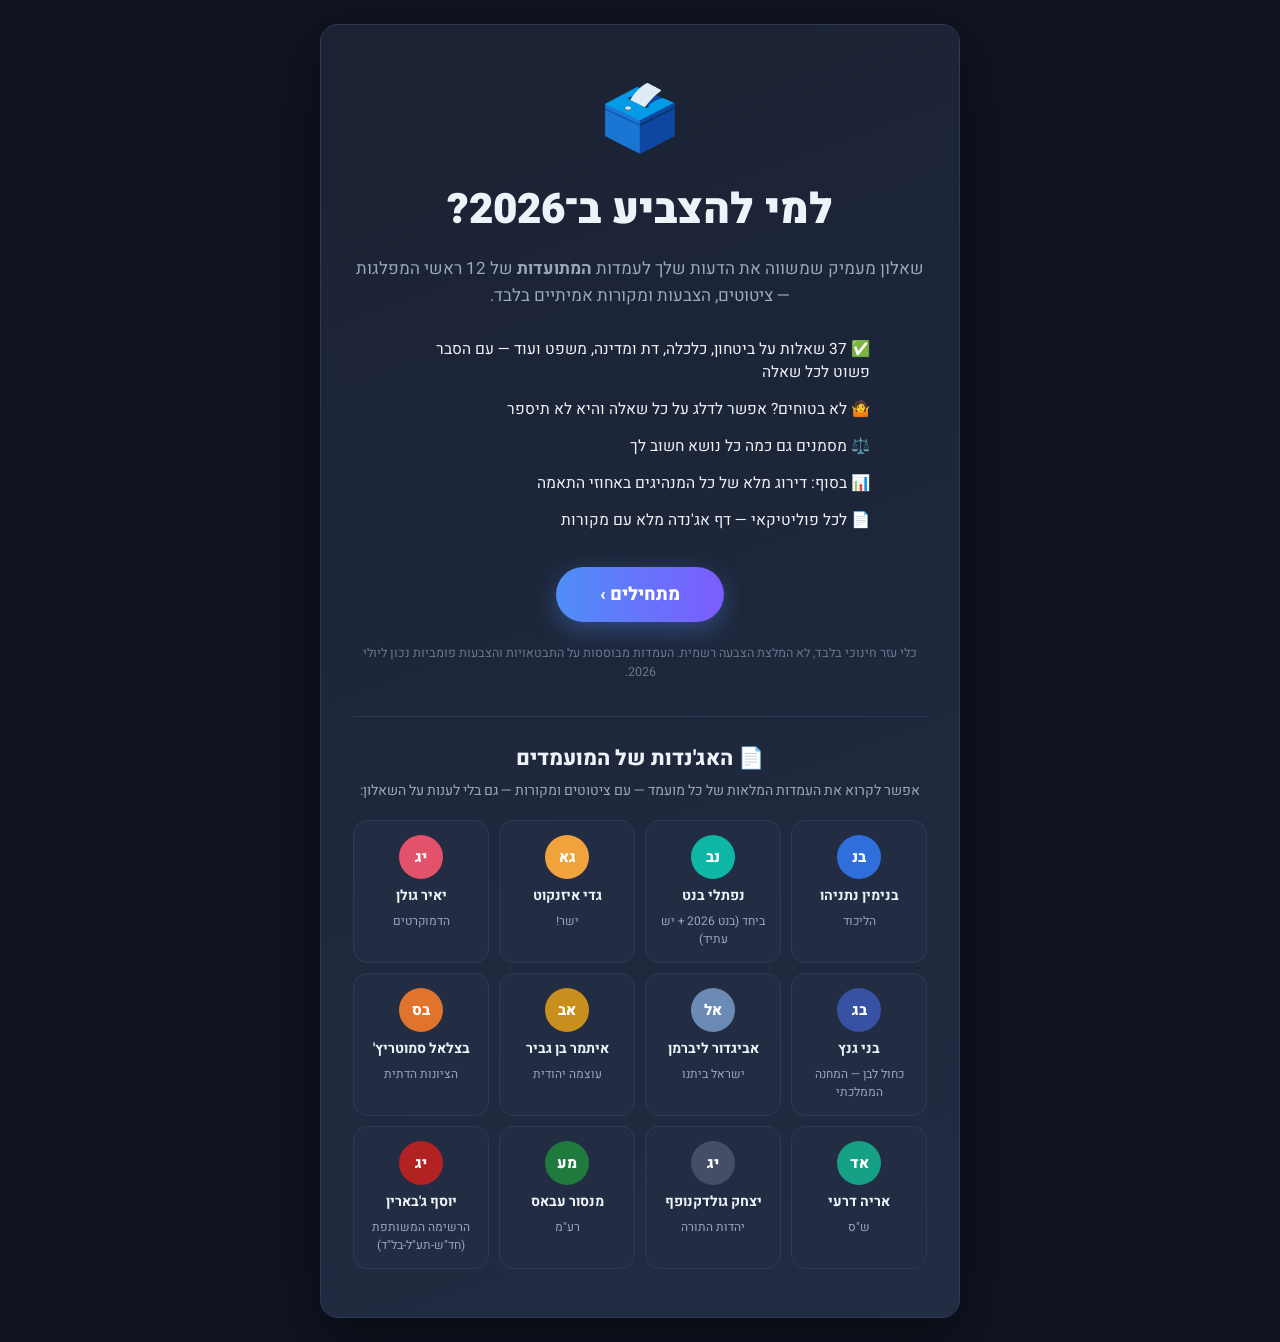
==== index.html @ c744dc5b "Add expandable per-topic background ("read more about the situation") to each question - bg_he neutr" ====
<!DOCTYPE html>
<html lang="he" dir="rtl">
<head>
<meta charset="UTF-8">
<meta name="viewport" content="width=device-width, initial-scale=1.0">
<title>למי להצביע? — שאלון בחירות 2026</title>
<meta name="description" content="שאלון פוליטי מקיף לבחירות 2026: ענו על שאלות אמיתיות מבוססות עמדות מתועדות, וגלו איזה מנהיג הכי מתאים לדעות שלכם.">
<link rel="stylesheet" href="css/style.css">
<link rel="preconnect" href="https://fonts.googleapis.com">
<link href="https://fonts.googleapis.com/css2?family=Heebo:wght@300;400;600;800;900&display=swap" rel="stylesheet">
</head>
<body>

<!-- ===== Landing ===== -->
<section id="landing" class="screen active">
  <div class="landing-inner">
    <div class="ballot-icon">🗳️</div>
    <h1>למי להצביע ב־2026?</h1>
    <p class="subtitle">שאלון מעמיק שמשווה את הדעות שלך לעמדות <strong>המתועדות</strong> של 12 ראשי המפלגות — ציטוטים, הצבעות ומקורות אמיתיים בלבד.</p>
    <ul class="landing-points">
      <li>✅ 37 שאלות על ביטחון, כלכלה, דת ומדינה, משפט ועוד — עם הסבר פשוט לכל שאלה</li>
      <li>🤷 לא בטוחים? אפשר לדלג על כל שאלה והיא לא תיספר</li>
      <li>⚖️ מסמנים גם כמה כל נושא חשוב לך</li>
      <li>📊 בסוף: דירוג מלא של כל המנהיגים באחוזי התאמה</li>
      <li>📄 לכל פוליטיקאי — דף אג'נדה מלא עם מקורות</li>
    </ul>
    <button id="startBtn" class="btn-primary">מתחילים ›</button>
    <p class="disclaimer">כלי עזר חינוכי בלבד, לא המלצת הצבעה רשמית. העמדות מבוססות על התבטאויות והצבעות פומביות נכון ליולי 2026.</p>
    <div class="cand-section">
      <h2 class="cand-title">📄 האג'נדות של המועמדים</h2>
      <p class="cand-sub">אפשר לקרוא את העמדות המלאות של כל מועמד — עם ציטוטים ומקורות — גם בלי לענות על השאלון:</p>
      <div id="candidatesGrid" class="cand-grid"></div>
    </div>
  </div>
</section>

<!-- ===== Quiz ===== -->
<section id="quiz" class="screen">
  <div class="quiz-inner">
    <div class="progress-wrap">
      <div class="progress-bar"><div id="progressFill"></div></div>
      <span id="progressText"></span>
    </div>
    <div id="questionCard" class="question-card">
      <div id="topicTag" class="topic-tag"></div>
      <h2 id="questionText"></h2>
      <p id="explainBox" class="explain-box"></p>
      <div id="bgWrap" class="bg-wrap">
        <button id="bgToggle" class="bg-toggle" type="button">📖 קרא עוד על הרקע ›</button>
        <p id="bgText" class="bg-text"></p>
      </div>
      <div id="answers" class="answers"></div>
      <button id="skipBtn" class="skip-btn">🤷 לא בטוח/ה — דלג (השאלה לא תיספר)</button>
      <div class="importance-wrap">
        <span class="importance-label">כמה הנושא חשוב לך?</span>
        <div class="importance-btns" id="importanceBtns">
          <button data-w="0.5">לא חשוב</button>
          <button data-w="1" class="selected">חשוב</button>
          <button data-w="2">חשוב מאוד</button>
        </div>
      </div>
      <div class="nav-btns">
        <button id="backBtn" class="btn-ghost">‹ חזרה</button>
        <button id="nextBtn" class="btn-primary" disabled>הבא ›</button>
      </div>
    </div>
  </div>
</section>

<!-- ===== Results ===== -->
<section id="results" class="screen">
  <div class="results-inner">
    <h1>התוצאות שלך</h1>
    <p id="resultsSub" class="results-sub">דירוג ההתאמה בין הדעות שלך לעמדות המתועדות של המנהיגים:</p>
    <div id="winnerCard"></div>
    <div id="ranking" class="ranking"></div>
    <button id="restartBtn" class="btn-ghost">התחלה מחדש ↺</button>
    <p class="disclaimer">ההתאמה מחושבת לפי מרחק בין תשובותיך לעמדות מתועדות (ציטוטים, הצבעות, מצעים). עמדה לא ידועה נספרת במשקל מופחת. זהו כלי עזר בלבד.</p>
  </div>
</section>

<script src="js/quiz.js"></script>
</body>
</html>
---- css/style.css ----
/* ===== Israel Vote Quiz 2026 ===== */
* { margin: 0; padding: 0; box-sizing: border-box; }

:root {
  --bg: #0f1420;
  --card: #1a2233;
  --card2: #222c42;
  --text: #eef2f9;
  --muted: #9aa7bd;
  --accent: #4f8ef7;
  --accent2: #7c5cff;
  --gold: #f7c948;
  --radius: 18px;
}

body {
  font-family: 'Heebo', sans-serif;
  background: var(--bg);
  color: var(--text);
  min-height: 100vh;
  direction: rtl;
}

.screen { display: none; min-height: 100vh; padding: 24px 16px; }
.screen.active { display: flex; justify-content: center; align-items: flex-start; }

/* ===== Landing ===== */
#landing.active { align-items: center; }
.landing-inner {
  max-width: 640px; text-align: center;
  background: linear-gradient(160deg, var(--card), var(--card2));
  border: 1px solid #2e3a55; border-radius: var(--radius);
  padding: 48px 32px;
  box-shadow: 0 20px 60px rgba(0,0,0,.45);
}
.ballot-icon { font-size: 64px; margin-bottom: 12px; }
h1 { font-weight: 900; font-size: clamp(28px, 5vw, 42px); margin-bottom: 14px; }
.subtitle { color: var(--muted); font-size: 17px; line-height: 1.6; margin-bottom: 22px; }
.landing-points { list-style: none; text-align: right; margin: 0 auto 28px; max-width: 460px; }
.landing-points li { padding: 7px 0; font-size: 15.5px; }

.btn-primary {
  background: linear-gradient(90deg, var(--accent), var(--accent2));
  color: #fff; border: none; border-radius: 999px;
  font-family: inherit; font-weight: 800; font-size: 18px;
  padding: 14px 44px; cursor: pointer;
  transition: transform .15s, box-shadow .15s;
  box-shadow: 0 8px 24px rgba(79,142,247,.35);
}
.btn-primary:hover:not(:disabled) { transform: translateY(-2px); }
.btn-primary:disabled { opacity: .35; cursor: not-allowed; box-shadow: none; }

.btn-ghost {
  background: transparent; color: var(--muted);
  border: 1px solid #35415e; border-radius: 999px;
  font-family: inherit; font-size: 15px; padding: 10px 26px; cursor: pointer;
}
.btn-ghost:hover { color: var(--text); border-color: var(--accent); }

.disclaimer { color: #6b7690; font-size: 12.5px; margin-top: 22px; line-height: 1.5; }

/* ===== Quiz ===== */
.quiz-inner { width: 100%; max-width: 700px; }
.progress-wrap { display: flex; align-items: center; gap: 12px; margin-bottom: 18px; }
.progress-bar { flex: 1; height: 10px; background: var(--card); border-radius: 999px; overflow: hidden; }
#progressFill { height: 100%; width: 0; background: linear-gradient(90deg, var(--accent), var(--accent2)); transition: width .3s; }
#progressText { color: var(--muted); font-size: 14px; white-space: nowrap; }

.question-card {
  background: linear-gradient(160deg, var(--card), var(--card2));
  border: 1px solid #2e3a55; border-radius: var(--radius);
  padding: 30px 26px;
}
.topic-tag {
  display: inline-block; background: rgba(79,142,247,.15); color: var(--accent);
  font-size: 13px; font-weight: 600; border-radius: 999px; padding: 4px 14px; margin-bottom: 14px;
}
#questionText { font-size: clamp(19px, 3vw, 24px); font-weight: 800; line-height: 1.5; margin-bottom: 14px; }

.explain-box {
  background: rgba(247,201,72,.08); border: 1px solid rgba(247,201,72,.25);
  border-radius: 12px; padding: 10px 14px; margin-bottom: 20px;
  color: #d8dfec; font-size: 14.5px; line-height: 1.6;
}

.bg-wrap { margin: -6px 0 20px; }
.bg-toggle {
  background: transparent; color: var(--accent);
  border: none; font-family: inherit; font-size: 14px; font-weight: 600;
  padding: 4px 0; cursor: pointer;
}
.bg-toggle:hover { text-decoration: underline; }
.bg-text {
  display: none; margin-top: 8px;
  background: rgba(79,142,247,.07); border: 1px solid rgba(79,142,247,.2);
  border-radius: 12px; padding: 12px 15px;
  color: #cdd6e6; font-size: 14.5px; line-height: 1.75; text-align: right;
}

.skip-btn {
  display: block; width: 100%; margin: -12px 0 22px;
  background: transparent; color: var(--muted);
  border: 1px dashed #35415e; border-radius: 12px;
  font-family: inherit; font-size: 14px; padding: 10px 14px; cursor: pointer;
  transition: color .15s, border-color .15s;
}
.skip-btn:hover { color: var(--text); border-color: var(--muted); }
.skip-btn.selected { color: var(--gold); border-color: var(--gold); background: rgba(247,201,72,.08); }

/* ===== Candidates grid (landing) ===== */
.cand-section { margin-top: 34px; border-top: 1px solid #2e3a55; padding-top: 26px; }
.cand-title { font-size: 21px; font-weight: 800; margin-bottom: 6px; }
.cand-sub { color: var(--muted); font-size: 14px; line-height: 1.6; margin-bottom: 18px; }
.cand-grid { display: grid; grid-template-columns: repeat(auto-fill, minmax(130px, 1fr)); gap: 10px; }
.cand-card {
  display: flex; flex-direction: column; align-items: center; gap: 6px;
  background: var(--card2); border: 1px solid #2e3a55; border-radius: 14px;
  padding: 14px 8px; text-decoration: none; color: var(--text);
  transition: transform .15s, border-color .15s;
}
.cand-card:hover { transform: translateY(-3px); border-color: var(--accent); }
.cand-card .avatar {
  width: 44px; height: 44px; border-radius: 50%;
  display: flex; align-items: center; justify-content: center;
  font-weight: 800; font-size: 15px; color: #fff;
}
.cand-name { font-weight: 700; font-size: 14px; }
.cand-party { color: var(--muted); font-size: 12px; }

.answers { display: flex; flex-direction: column; gap: 10px; margin-bottom: 24px; }
.answers button {
  background: var(--bg); color: var(--text);
  border: 1.5px solid #2e3a55; border-radius: 12px;
  font-family: inherit; font-size: 15.5px; text-align: right;
  padding: 13px 18px; cursor: pointer; transition: all .12s;
}
.answers button:hover { border-color: var(--accent); }
.answers button.selected {
  border-color: var(--accent); background: rgba(79,142,247,.12);
  font-weight: 700;
}

/* scale answers get subtle color hinting */
.answers.scale button { text-align: center; }

.importance-wrap { border-top: 1px solid #2e3a55; padding-top: 18px; margin-bottom: 22px; }
.importance-label { color: var(--muted); font-size: 14px; display: block; margin-bottom: 10px; }
.importance-btns { display: flex; gap: 8px; }
.importance-btns button {
  flex: 1; background: var(--bg); color: var(--muted);
  border: 1.5px solid #2e3a55; border-radius: 999px;
  font-family: inherit; font-size: 14px; padding: 8px 0; cursor: pointer;
}
.importance-btns button.selected { color: var(--gold); border-color: var(--gold); font-weight: 700; }

.nav-btns { display: flex; justify-content: space-between; }

/* ===== Results ===== */
.results-inner { width: 100%; max-width: 760px; text-align: center; }
.results-sub { color: var(--muted); margin: 8px 0 26px; }

#winnerCard {
  background: linear-gradient(140deg, #2b2410, #1a2233);
  border: 1.5px solid var(--gold); border-radius: var(--radius);
  padding: 28px; margin-bottom: 26px;
}
#winnerCard .crown { font-size: 40px; }
#winnerCard h2 { font-size: 30px; font-weight: 900; margin: 6px 0 2px; }
#winnerCard .party { color: var(--gold); font-weight: 600; margin-bottom: 8px; }
#winnerCard .pct { font-size: 46px; font-weight: 900; color: var(--gold); }

.ranking { display: flex; flex-direction: column; gap: 12px; margin-bottom: 28px; }
.rank-row {
  display: grid; grid-template-columns: 44px 52px 1fr auto; gap: 12px; align-items: center;
  background: var(--card); border: 1px solid #2e3a55; border-radius: 14px;
  padding: 14px 16px; text-decoration: none; color: var(--text);
  transition: border-color .15s, transform .15s;
}
.rank-row:hover { border-color: var(--accent); transform: translateY(-1px); }
.rank-num { color: var(--muted); font-weight: 800; font-size: 18px; }
.avatar {
  width: 52px; height: 52px; border-radius: 50%;
  display: flex; align-items: center; justify-content: center;
  font-weight: 900; font-size: 17px; color: #fff;
}
.rank-info { text-align: right; }
.rank-info .name { font-weight: 800; font-size: 17px; }
.rank-info .party { color: var(--muted); font-size: 13.5px; }
.rank-bar-wrap { grid-column: 1 / -1; height: 8px; background: var(--bg); border-radius: 999px; overflow: hidden; }
.rank-bar { height: 100%; border-radius: 999px; transition: width .8s ease; }
.rank-pct { font-weight: 900; font-size: 20px; }
.rank-link { color: var(--accent); font-size: 12.5px; }

/* ===== Agenda pages ===== */
.agenda-body { max-width: 760px; margin: 0 auto; padding: 28px 18px 60px; }
.agenda-header {
  display: flex; align-items: center; gap: 18px;
  background: linear-gradient(160deg, var(--card), var(--card2));
  border: 1px solid #2e3a55; border-radius: var(--radius);
  padding: 26px; margin-bottom: 22px;
}
.agenda-header .avatar { width: 72px; height: 72px; font-size: 24px; flex-shrink: 0; }
.agenda-header h1 { font-size: 28px; margin-bottom: 2px; }
.agenda-header .party { color: var(--accent); font-weight: 700; }
.agenda-bio { color: var(--muted); line-height: 1.7; margin-bottom: 26px; font-size: 15.5px; }
.agenda-section { margin-bottom: 16px; background: var(--card); border: 1px solid #2e3a55; border-radius: 14px; padding: 18px 20px; }
.agenda-section h3 { font-size: 16.5px; margin-bottom: 6px; }
.agenda-section .stance { font-size: 15px; line-height: 1.6; margin-bottom: 8px; }
.agenda-section .evidence { color: var(--muted); font-size: 13px; line-height: 1.55; border-right: 3px solid var(--accent); padding-right: 10px; }
.agenda-section .evidence a { color: var(--accent); word-break: break-all; }
.conf { font-size: 11.5px; border-radius: 999px; padding: 2px 10px; margin-right: 8px; vertical-align: middle; }
.conf.high { background: rgba(61,220,132,.15); color: #3ddc84; }
.conf.medium { background: rgba(247,201,72,.15); color: var(--gold); }
.conf.low { background: rgba(255,107,107,.15); color: #ff6b6b; }
.back-link { display: inline-block; margin-bottom: 18px; color: var(--accent); text-decoration: none; font-size: 14.5px; }

@media (max-width: 560px) {
  .rank-row { grid-template-columns: 30px 44px 1fr auto; padding: 12px; }
  .avatar { width: 44px; height: 44px; font-size: 14px; }
}
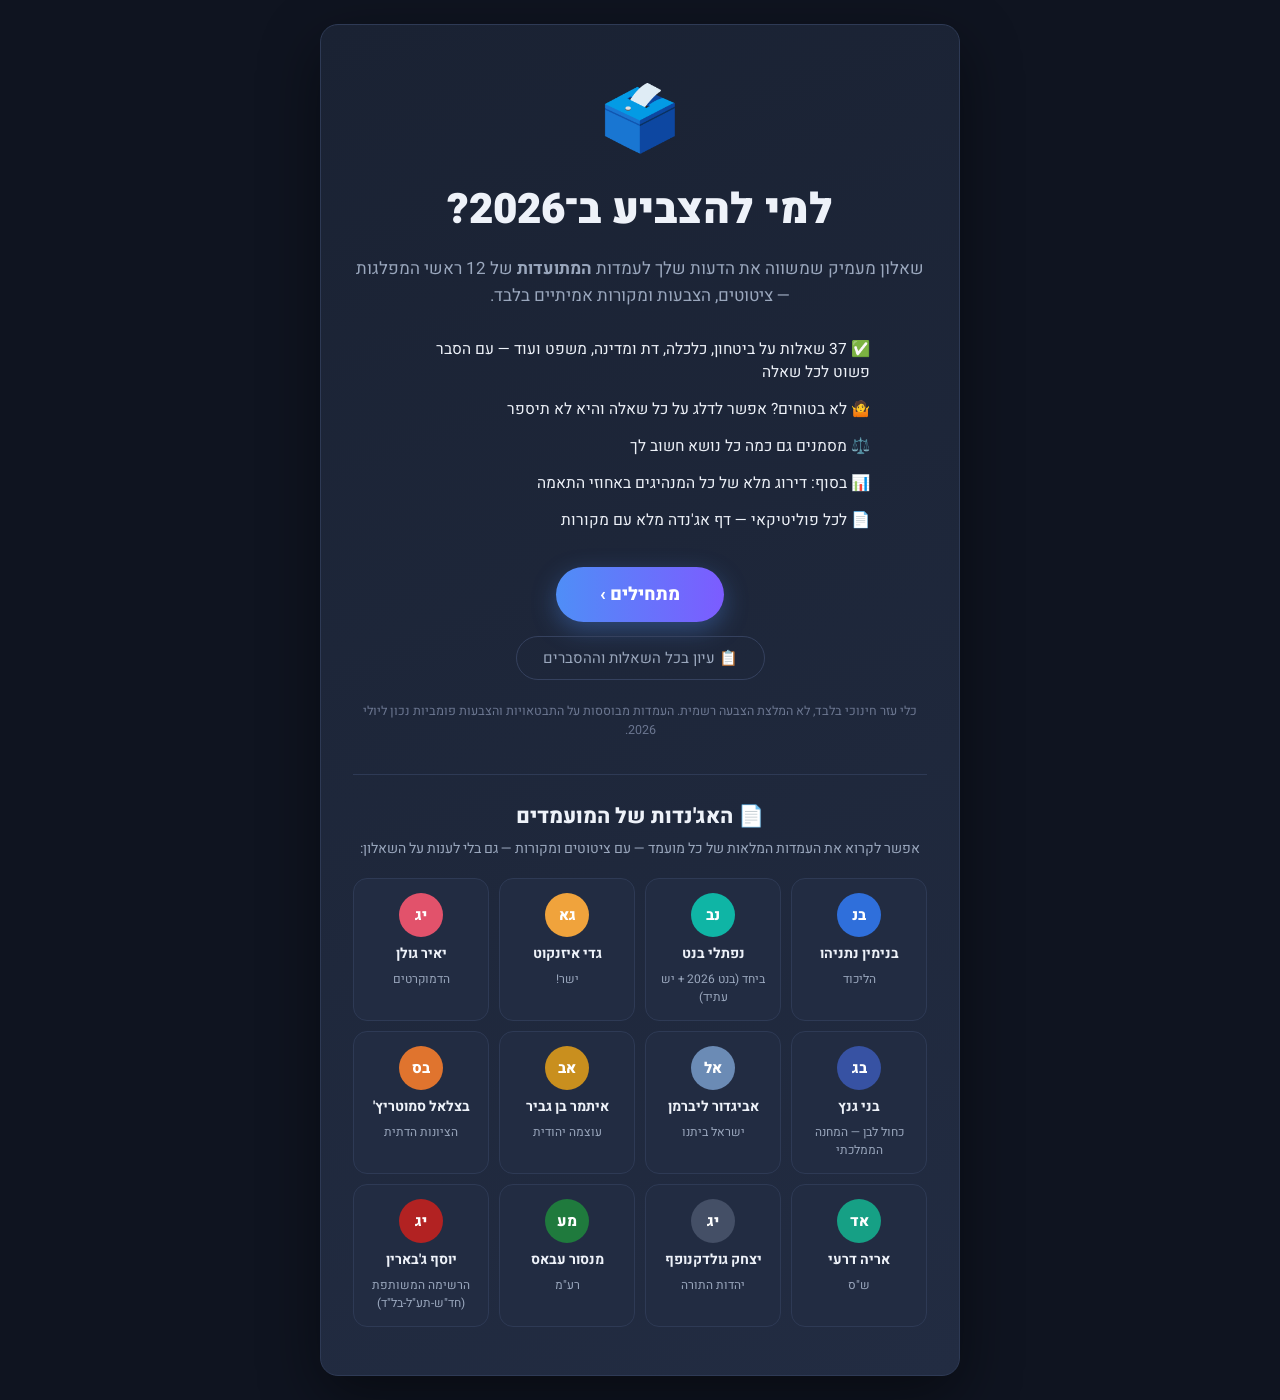
==== commit 1d479aed: "Add "all questions" overview screen accessible from home - 📋 button on landing opens a full list of " ====
--- a/index.html
+++ b/index.html
@@ -25,6 +25,9 @@
       <li>📄 לכל פוליטיקאי — דף אג'נדה מלא עם מקורות</li>
     </ul>
     <button id="startBtn" class="btn-primary">מתחילים ›</button>
+    <div class="secondary-actions">
+      <button id="viewAllBtn" class="btn-ghost">📋 עיון בכל השאלות וההסברים</button>
+    </div>
     <p class="disclaimer">כלי עזר חינוכי בלבד, לא המלצת הצבעה רשמית. העמדות מבוססות על התבטאויות והצבעות פומביות נכון ליולי 2026.</p>
     <div class="cand-section">
       <h2 class="cand-title">📄 האג'נדות של המועמדים</h2>
@@ -67,6 +70,19 @@
   </div>
 </section>
 
+<!-- ===== All Questions ===== -->
+<section id="allq" class="screen">
+  <div class="allq-inner">
+    <div class="allq-head">
+      <h1>כל השאלות וההסברים</h1>
+      <button id="allqBackBtn" class="btn-ghost">‹ חזרה לדף הבית</button>
+    </div>
+    <p class="results-sub">כל 37 השאלות עם ההסבר והרקע לכל אחת. אפשר לקרוא הכול לפני שמתחילים.</p>
+    <div id="allqList" class="allq-list"></div>
+    <button id="allqStartBtn" class="btn-primary">מתחילים בשאלון ›</button>
+  </div>
+</section>
+
 <!-- ===== Results ===== -->
 <section id="results" class="screen">
   <div class="results-inner">
--- a/css/style.css
+++ b/css/style.css
@@ -106,6 +106,39 @@
 }
 .skip-btn:hover { color: var(--text); border-color: var(--muted); }
 .skip-btn.selected { color: var(--gold); border-color: var(--gold); background: rgba(247,201,72,.08); }
+
+.secondary-actions { margin-top: 14px; }
+
+/* ===== All questions overview ===== */
+.allq-inner { width: 100%; max-width: 760px; }
+.allq-head { display: flex; align-items: center; justify-content: space-between; gap: 12px; flex-wrap: wrap; margin-bottom: 6px; }
+.allq-head h1 { margin: 0; font-size: clamp(24px, 4vw, 34px); }
+.allq-list { display: flex; flex-direction: column; gap: 14px; margin: 20px 0 26px; }
+.allq-item {
+  background: linear-gradient(160deg, var(--card), var(--card2));
+  border: 1px solid #2e3a55; border-radius: var(--radius);
+  padding: 20px 20px;
+}
+.allq-top { display: flex; align-items: center; gap: 10px; margin-bottom: 10px; }
+.allq-num {
+  width: 28px; height: 28px; flex: none; border-radius: 50%;
+  background: var(--accent); color: #fff; font-weight: 800; font-size: 14px;
+  display: flex; align-items: center; justify-content: center;
+}
+.allq-q { font-size: 18px; font-weight: 800; line-height: 1.5; margin-bottom: 10px; }
+.allq-explain {
+  background: rgba(247,201,72,.08); border: 1px solid rgba(247,201,72,.25);
+  border-radius: 10px; padding: 8px 12px; margin-bottom: 10px;
+  color: #d8dfec; font-size: 14px; line-height: 1.6;
+}
+.allq-choices { list-style: none; margin: 0 0 10px; padding: 0; display: flex; flex-direction: column; gap: 5px; }
+.allq-choices li { background: var(--card2); border: 1px solid #2e3a55; border-radius: 9px; padding: 7px 12px; font-size: 14px; }
+.allq-scale { color: var(--muted); font-size: 13px; margin-bottom: 10px; }
+.allq-bg {
+  background: rgba(79,142,247,.07); border: 1px solid rgba(79,142,247,.2);
+  border-radius: 10px; padding: 10px 13px;
+  color: #cdd6e6; font-size: 13.5px; line-height: 1.7;
+}
 
 /* ===== Candidates grid (landing) ===== */
 .cand-section { margin-top: 34px; border-top: 1px solid #2e3a55; padding-top: 26px; }
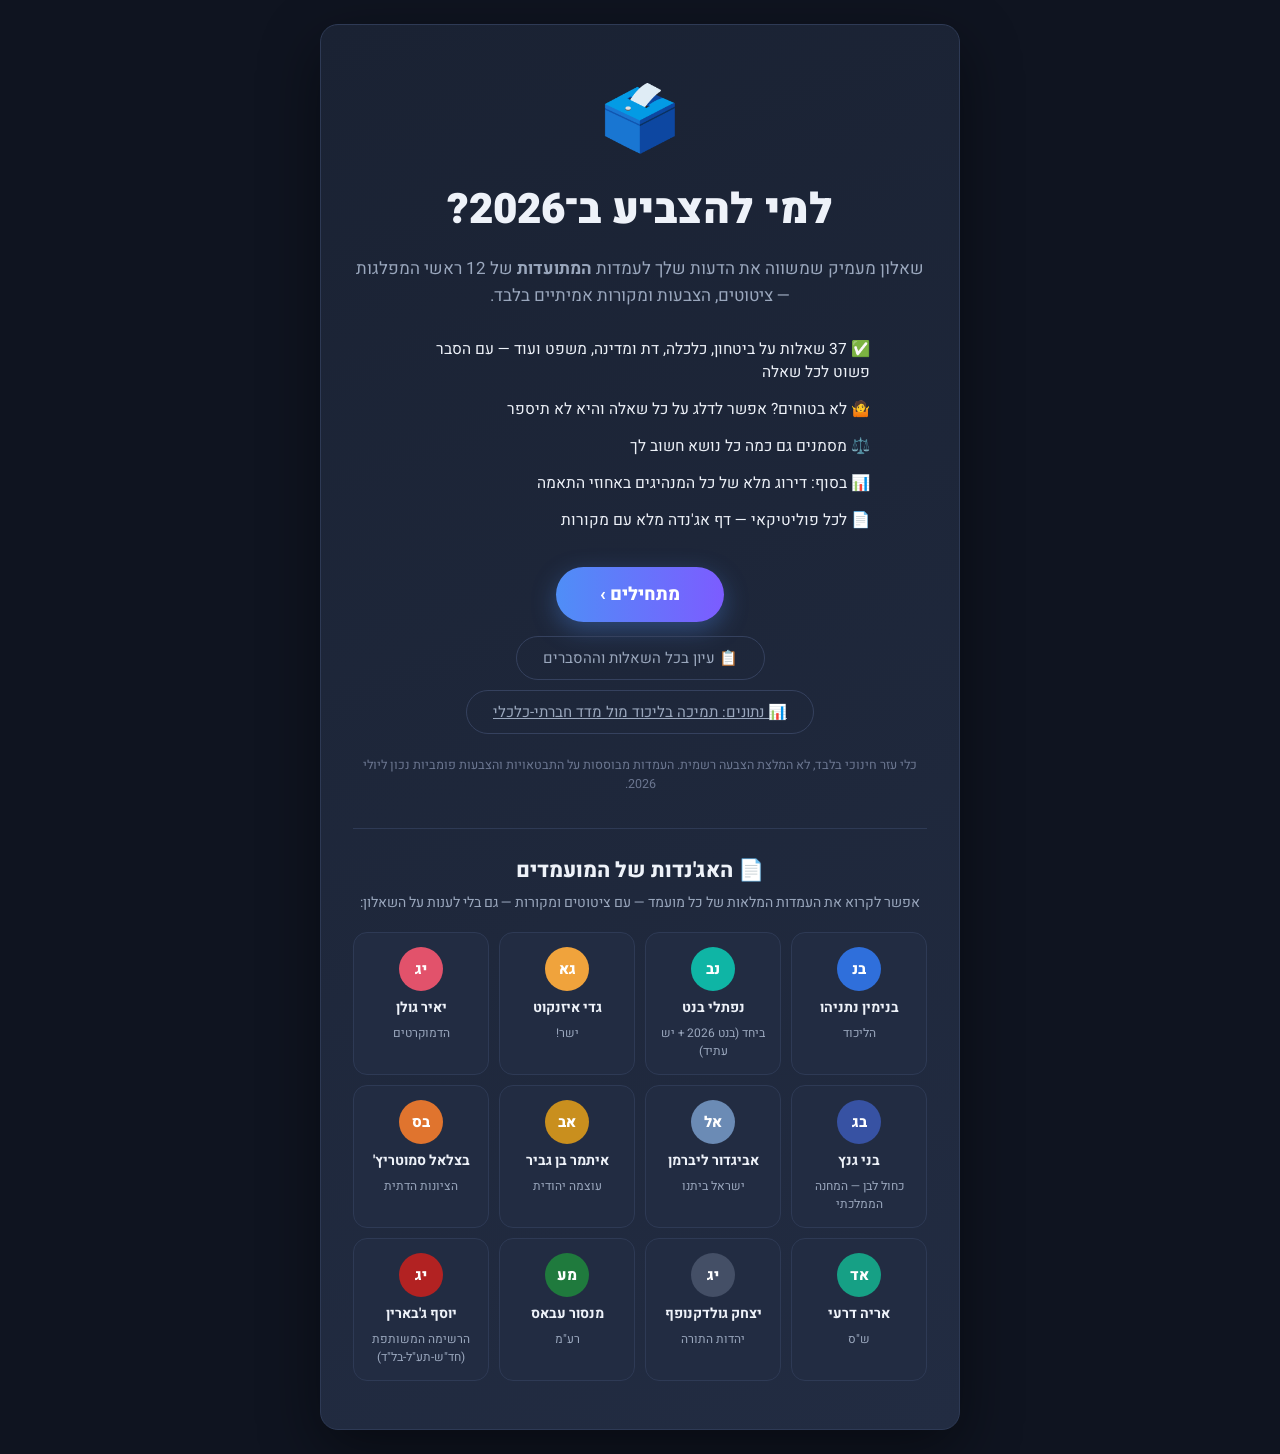
==== commit 779d7d5a: "Add city stats page: Likud vote share vs socioeconomic cluster (2022 / CBS 2021) - 30 cities, real s" ====
--- a/index.html
+++ b/index.html
@@ -5,7 +5,7 @@
 <meta name="viewport" content="width=device-width, initial-scale=1.0">
 <title>למי להצביע? — שאלון בחירות 2026</title>
 <meta name="description" content="שאלון פוליטי מקיף לבחירות 2026: ענו על שאלות אמיתיות מבוססות עמדות מתועדות, וגלו איזה מנהיג הכי מתאים לדעות שלכם.">
-<link rel="stylesheet" href="css/style.css">
+<link rel="stylesheet" href="css/style.css?v=4">
 <link rel="preconnect" href="https://fonts.googleapis.com">
 <link href="https://fonts.googleapis.com/css2?family=Heebo:wght@300;400;600;800;900&display=swap" rel="stylesheet">
 </head>
@@ -27,6 +27,7 @@
     <button id="startBtn" class="btn-primary">מתחילים ›</button>
     <div class="secondary-actions">
       <button id="viewAllBtn" class="btn-ghost">📋 עיון בכל השאלות וההסברים</button>
+      <a href="stats.html" class="btn-ghost">📊 נתונים: תמיכה בליכוד מול מדד חברתי-כלכלי</a>
     </div>
     <p class="disclaimer">כלי עזר חינוכי בלבד, לא המלצת הצבעה רשמית. העמדות מבוססות על התבטאויות והצבעות פומביות נכון ליולי 2026.</p>
     <div class="cand-section">
@@ -95,6 +96,6 @@
   </div>
 </section>
 
-<script src="js/quiz.js"></script>
+<script src="js/quiz.js?v=4"></script>
 </body>
 </html>
--- a/css/style.css
+++ b/css/style.css
@@ -107,7 +107,34 @@
 .skip-btn:hover { color: var(--text); border-color: var(--muted); }
 .skip-btn.selected { color: var(--gold); border-color: var(--gold); background: rgba(247,201,72,.08); }
 
-.secondary-actions { margin-top: 14px; }
+.secondary-actions { margin-top: 14px; display: flex; flex-direction: column; gap: 10px; align-items: center; }
+
+/* ===== Stats page ===== */
+.stats-inner { width: 100%; max-width: 780px; }
+.stats-warn {
+  background: rgba(247,201,72,.09); border: 1px solid rgba(247,201,72,.3);
+  border-radius: var(--radius); padding: 16px 18px; margin: 14px 0 22px;
+  font-size: 14.5px; line-height: 1.75; color: #e6ecf6;
+}
+.stats-card {
+  background: linear-gradient(160deg, var(--card), var(--card2));
+  border: 1px solid #2e3a55; border-radius: var(--radius);
+  padding: 20px 20px; margin-bottom: 18px;
+}
+.stats-card h2 { font-size: 19px; margin-bottom: 14px; }
+.scatter { width: 100%; height: auto; background: #131a29; border-radius: 12px; }
+.legend { display: flex; flex-wrap: wrap; gap: 14px; margin-top: 12px; justify-content: center; }
+.legend .lg { display: flex; align-items: center; gap: 6px; font-size: 13px; color: var(--muted); }
+.legend .dot { width: 12px; height: 12px; border-radius: 50%; display: inline-block; }
+.stats-points { margin: 0; padding-inline-start: 20px; display: flex; flex-direction: column; gap: 12px; font-size: 14.5px; line-height: 1.7; }
+.bars { display: flex; flex-direction: column; gap: 8px; }
+.bar-row { display: grid; grid-template-columns: 150px 1fr 44px; align-items: center; gap: 10px; }
+.bar-city { font-size: 13.5px; }
+.bar-cl { color: var(--muted); font-size: 11.5px; }
+.bar-track { height: 14px; background: var(--card2); border-radius: 999px; overflow: hidden; }
+.bar-fill { display: block; height: 100%; border-radius: 999px; }
+.bar-val { font-size: 13px; font-weight: 700; text-align: left; }
+@media (max-width: 520px) { .bar-row { grid-template-columns: 110px 1fr 40px; } .bar-city { font-size: 12px; } }
 
 /* ===== All questions overview ===== */
 .allq-inner { width: 100%; max-width: 760px; }
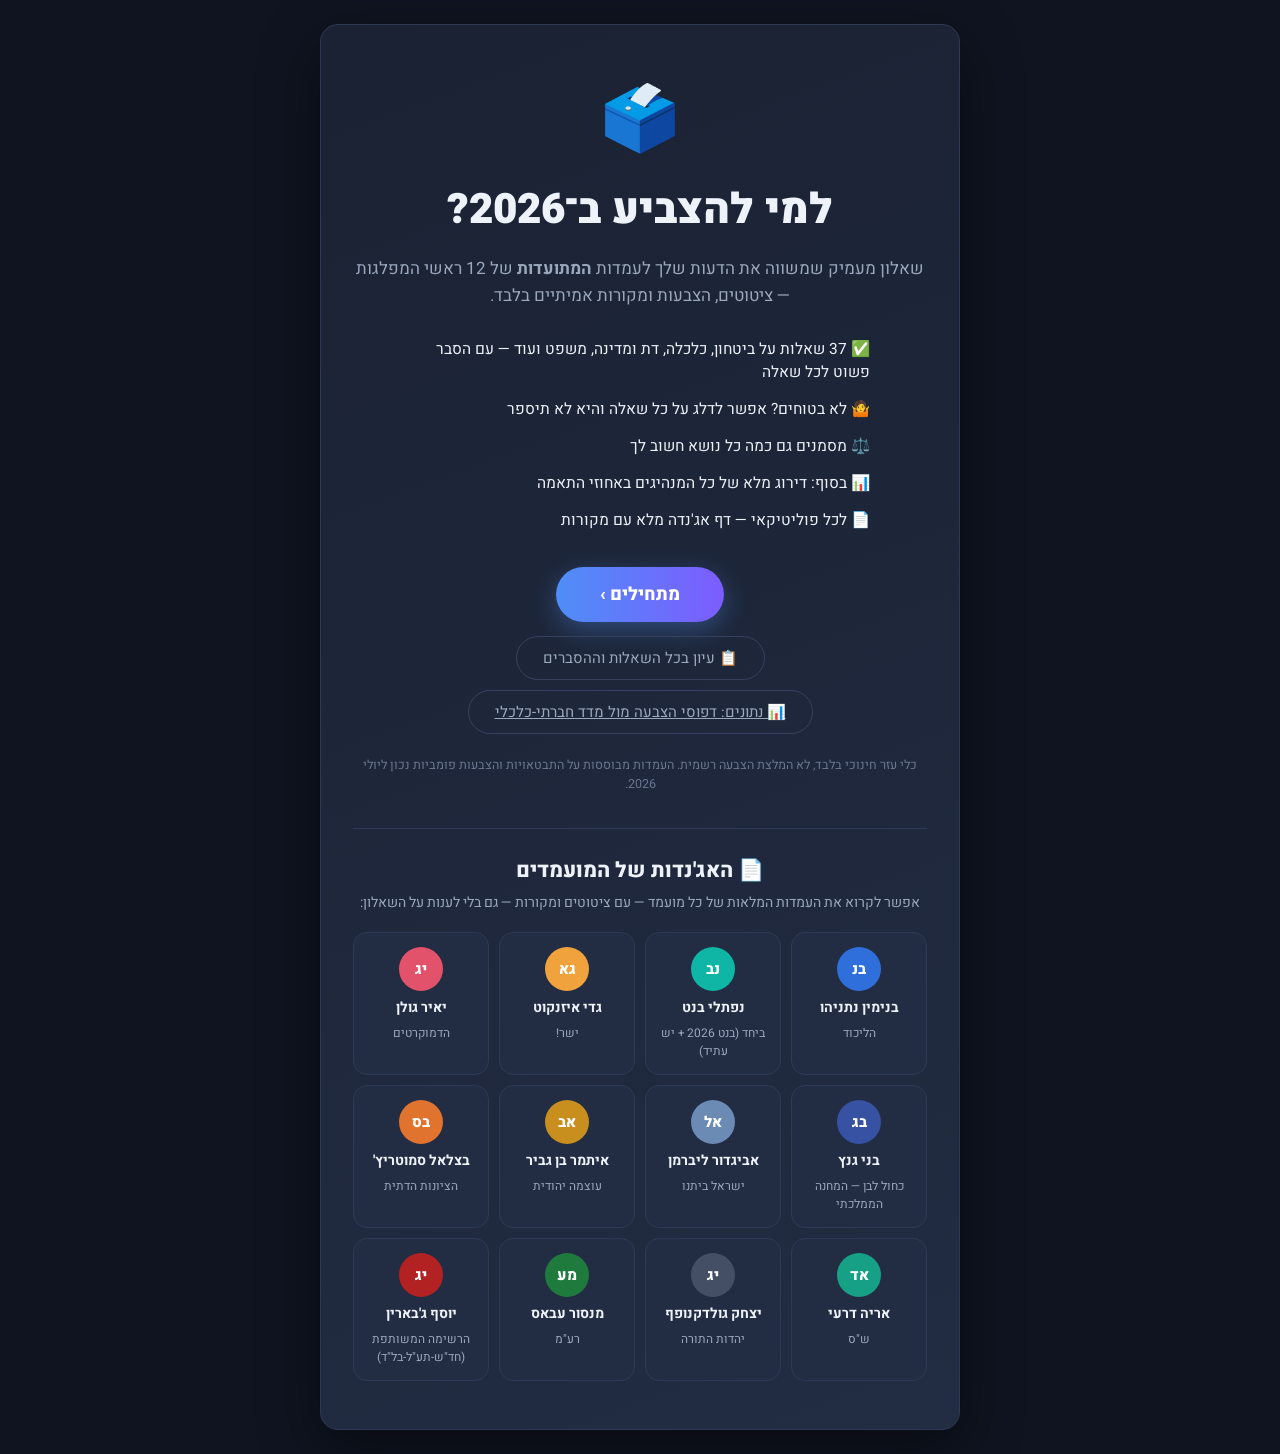
==== commit aed8a3f5: "Expand stats page: all-party data, richer→center-left correlation, winner per city - rebuild city-st" ====
--- a/index.html
+++ b/index.html
@@ -27,7 +27,7 @@
     <button id="startBtn" class="btn-primary">מתחילים ›</button>
     <div class="secondary-actions">
       <button id="viewAllBtn" class="btn-ghost">📋 עיון בכל השאלות וההסברים</button>
-      <a href="stats.html" class="btn-ghost">📊 נתונים: תמיכה בליכוד מול מדד חברתי-כלכלי</a>
+      <a href="stats.html" class="btn-ghost">📊 נתונים: דפוסי הצבעה מול מדד חברתי-כלכלי</a>
     </div>
     <p class="disclaimer">כלי עזר חינוכי בלבד, לא המלצת הצבעה רשמית. העמדות מבוססות על התבטאויות והצבעות פומביות נכון ליולי 2026.</p>
     <div class="cand-section">
--- a/css/style.css
+++ b/css/style.css
@@ -121,7 +121,18 @@
   border: 1px solid #2e3a55; border-radius: var(--radius);
   padding: 20px 20px; margin-bottom: 18px;
 }
-.stats-card h2 { font-size: 19px; margin-bottom: 14px; }
+.stats-card h2 { font-size: 19px; margin-bottom: 6px; }
+.card-sub { color: var(--muted); font-size: 13.5px; line-height: 1.6; margin-bottom: 14px; }
+.legend .dash { width: 16px; height: 3px; border-radius: 2px; display: inline-block; }
+.winners { display: grid; grid-template-columns: repeat(auto-fill, minmax(200px, 1fr)); gap: 8px; }
+.win-chip {
+  display: flex; align-items: center; gap: 8px; flex-wrap: wrap;
+  background: var(--card2); border: 1px solid #2e3a55; border-right-width: 4px;
+  border-radius: 10px; padding: 8px 11px;
+}
+.win-city { font-weight: 700; font-size: 13.5px; }
+.win-cl { color: var(--muted); font-size: 11.5px; }
+.win-party { margin-inline-start: auto; color: #fff; font-size: 11.5px; font-weight: 700; border-radius: 999px; padding: 3px 9px; white-space: nowrap; }
 .scatter { width: 100%; height: auto; background: #131a29; border-radius: 12px; }
 .legend { display: flex; flex-wrap: wrap; gap: 14px; margin-top: 12px; justify-content: center; }
 .legend .lg { display: flex; align-items: center; gap: 6px; font-size: 13px; color: var(--muted); }
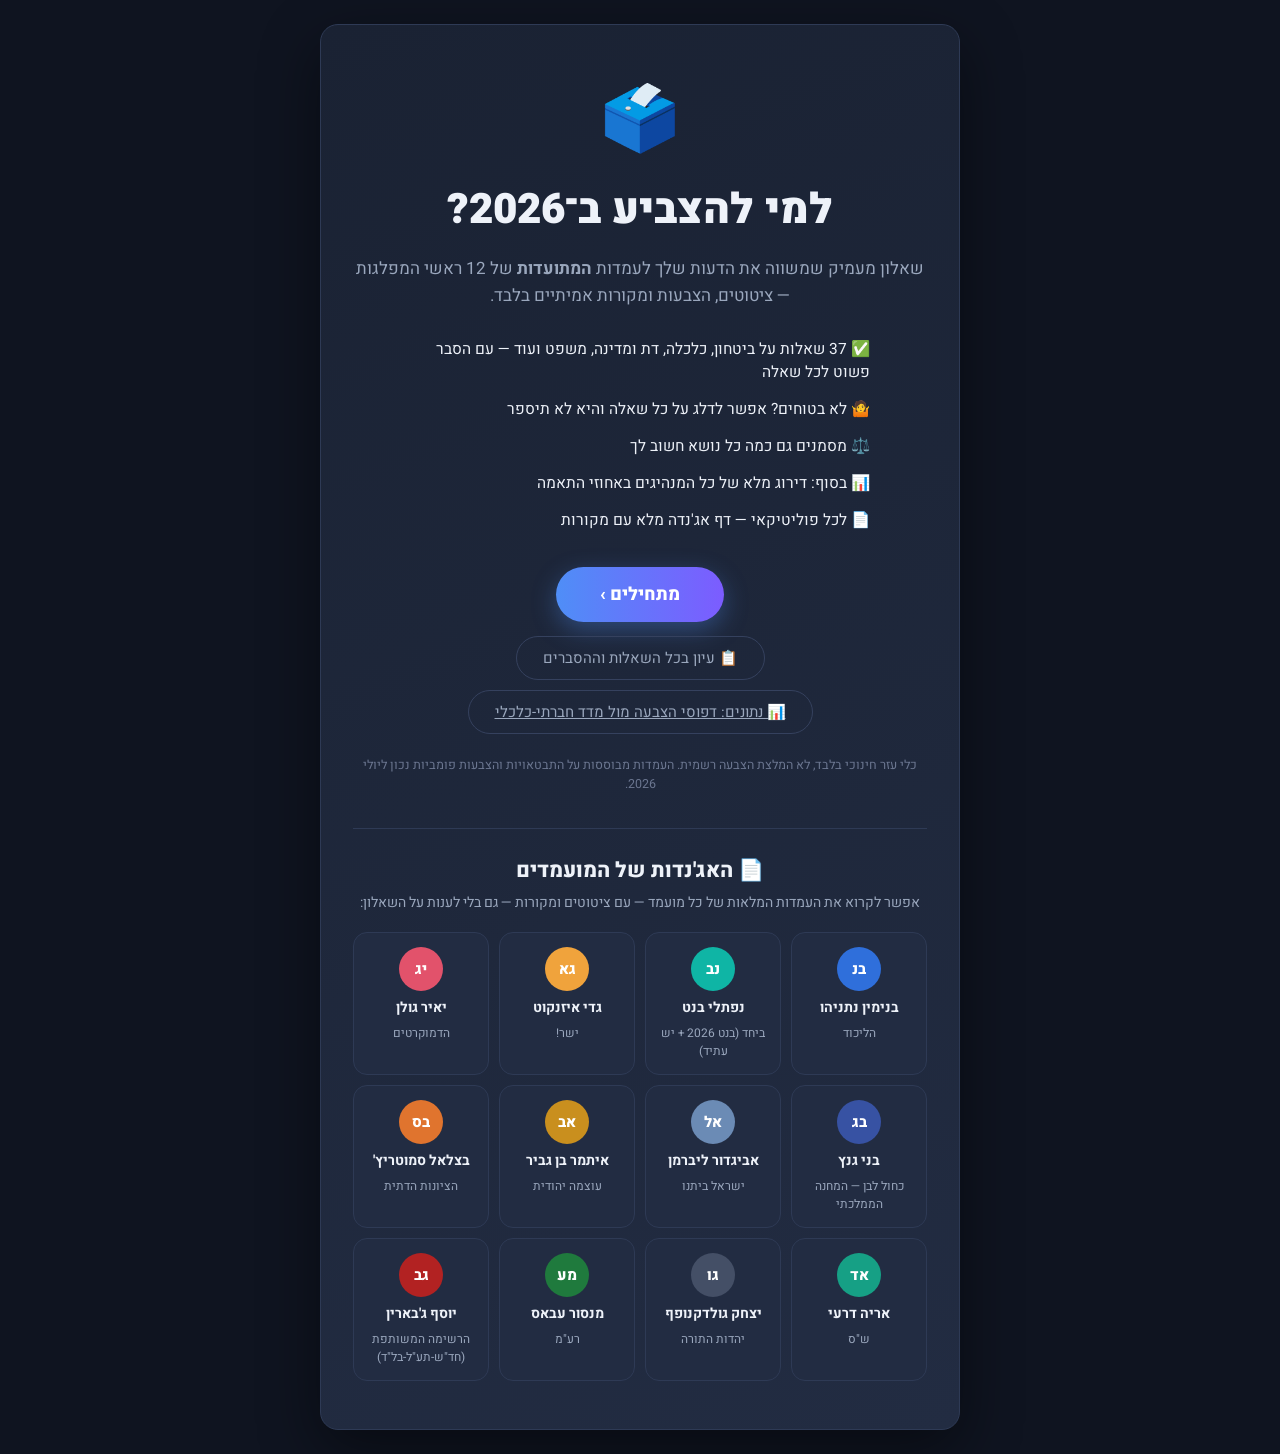
==== commit b01b3d01: "QA fixes from code-review + data-integrity agents - guard all-skipped edge case: show "no questions " ====
--- a/index.html
+++ b/index.html
@@ -5,7 +5,7 @@
 <meta name="viewport" content="width=device-width, initial-scale=1.0">
 <title>למי להצביע? — שאלון בחירות 2026</title>
 <meta name="description" content="שאלון פוליטי מקיף לבחירות 2026: ענו על שאלות אמיתיות מבוססות עמדות מתועדות, וגלו איזה מנהיג הכי מתאים לדעות שלכם.">
-<link rel="stylesheet" href="css/style.css?v=4">
+<link rel="stylesheet" href="css/style.css?v=7">
 <link rel="preconnect" href="https://fonts.googleapis.com">
 <link href="https://fonts.googleapis.com/css2?family=Heebo:wght@300;400;600;800;900&display=swap" rel="stylesheet">
 </head>
@@ -96,6 +96,6 @@
   </div>
 </section>
 
-<script src="js/quiz.js?v=4"></script>
+<script src="js/quiz.js?v=7"></script>
 </body>
 </html>
--- a/css/style.css
+++ b/css/style.css
@@ -133,6 +133,13 @@
 .win-city { font-weight: 700; font-size: 13.5px; }
 .win-cl { color: var(--muted); font-size: 11.5px; }
 .win-party { margin-inline-start: auto; color: #fff; font-size: 11.5px; font-weight: 700; border-radius: 999px; padding: 3px 9px; white-space: nowrap; }
+
+.mtab-wrap { overflow-x: auto; }
+.mtab { width: 100%; border-collapse: collapse; font-size: 13px; }
+.mtab th, .mtab td { padding: 8px 6px; text-align: center; border-bottom: 1px solid #2a3548; white-space: nowrap; }
+.mtab thead th { color: var(--muted); font-weight: 700; font-size: 12px; position: sticky; top: 0; background: var(--card); }
+.mtab .mt-city { text-align: right; font-weight: 700; }
+.mtab tbody tr:hover { background: rgba(79,142,247,.06); }
 .scatter { width: 100%; height: auto; background: #131a29; border-radius: 12px; }
 .legend { display: flex; flex-wrap: wrap; gap: 14px; margin-top: 12px; justify-content: center; }
 .legend .lg { display: flex; align-items: center; gap: 6px; font-size: 13px; color: var(--muted); }
@@ -289,3 +296,51 @@
   .rank-row { grid-template-columns: 30px 44px 1fr auto; padding: 12px; }
   .avatar { width: 44px; height: 44px; font-size: 14px; }
 }
+
+/* ===== Mobile ===== */
+@media (max-width: 600px) {
+  .screen { padding: 16px 12px; }
+
+  /* landing */
+  .landing-inner { padding: 30px 18px; border-radius: 14px; }
+  .ballot-icon { font-size: 52px; }
+  .subtitle { font-size: 15.5px; }
+  .landing-points li { font-size: 14.5px; }
+  .btn-primary { font-size: 16px; padding: 13px 32px; width: 100%; }
+  .btn-ghost { width: 100%; }
+  .secondary-actions .btn-ghost, .secondary-actions a.btn-ghost { font-size: 13.5px; padding: 11px 14px; }
+
+  /* quiz */
+  .question-card { padding: 20px 15px; }
+  #questionText { font-size: 18px; }
+  .answers button { font-size: 15px; padding: 12px 14px; }
+  .explain-box, .bg-text { font-size: 13.5px; }
+  .nav-btns { gap: 10px; }
+  .nav-btns .btn-primary { width: auto; flex: 1; }
+
+  /* all-questions + stats cards */
+  .allq-item, .stats-card { padding: 16px 14px; }
+  .allq-q { font-size: 16.5px; }
+  .stats-warn { padding: 13px 14px; font-size: 13.5px; }
+  .stats-card h2 { font-size: 17px; }
+
+  /* candidates + winners: single column, comfortable tap targets */
+  .cand-grid { grid-template-columns: repeat(2, 1fr); }
+  .winners { grid-template-columns: 1fr; }
+
+  /* results */
+  .winner-card .pct, .pct { font-size: 40px; }
+
+  /* per-city table: tighter so it fits, still scrolls if needed */
+  .mtab { font-size: 11.5px; }
+  .mtab th, .mtab td { padding: 6px 4px; }
+
+  /* headings */
+  .allq-head { gap: 8px; }
+  .allq-head h1 { font-size: 22px; }
+}
+
+@media (max-width: 380px) {
+  .cand-grid { grid-template-columns: 1fr; }
+  #questionText { font-size: 17px; }
+}
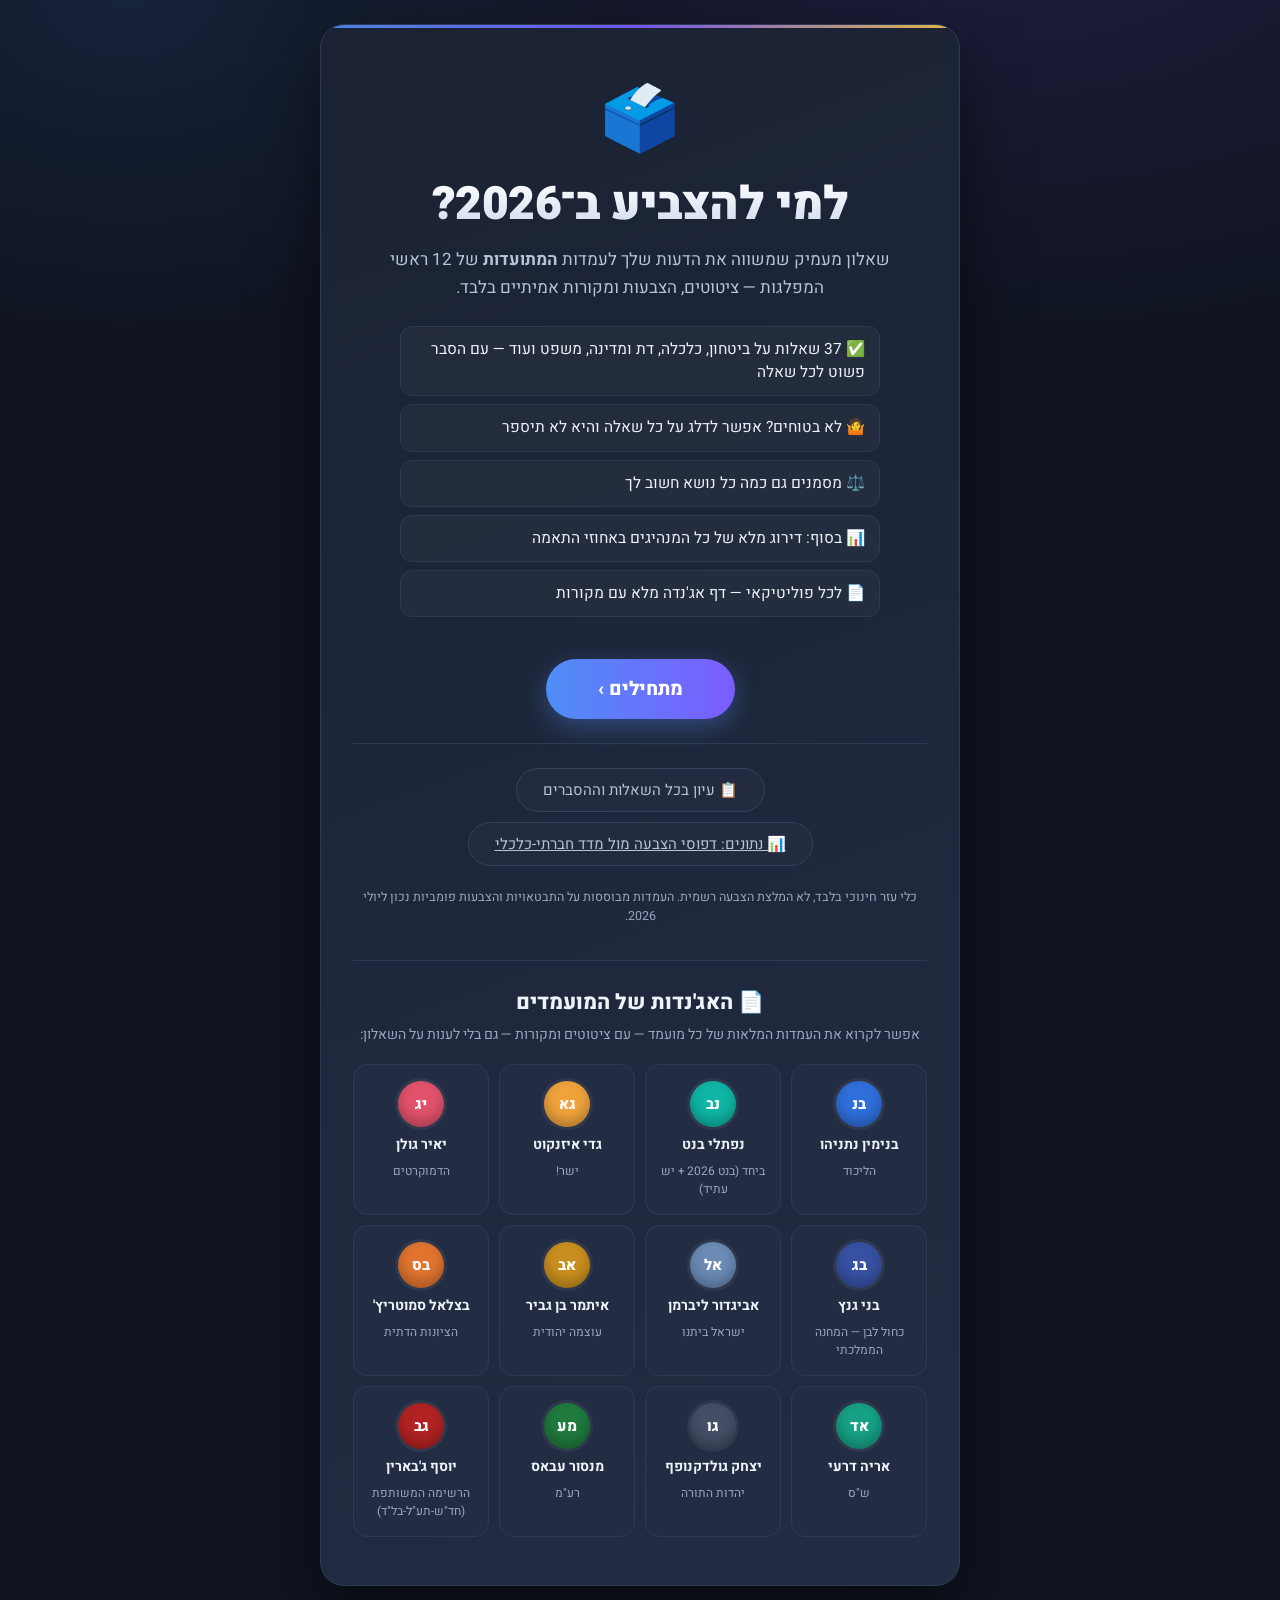
==== commit 4b4a271d: "UX/UI polish pass across the whole site - design tokens: spacing scale, elevation shadows, border/mu" ====
--- a/index.html
+++ b/index.html
@@ -5,7 +5,7 @@
 <meta name="viewport" content="width=device-width, initial-scale=1.0">
 <title>למי להצביע? — שאלון בחירות 2026</title>
 <meta name="description" content="שאלון פוליטי מקיף לבחירות 2026: ענו על שאלות אמיתיות מבוססות עמדות מתועדות, וגלו איזה מנהיג הכי מתאים לדעות שלכם.">
-<link rel="stylesheet" href="css/style.css?v=7">
+<link rel="stylesheet" href="css/style.css?v=8">
 <link rel="preconnect" href="https://fonts.googleapis.com">
 <link href="https://fonts.googleapis.com/css2?family=Heebo:wght@300;400;600;800;900&display=swap" rel="stylesheet">
 </head>
@@ -96,6 +96,6 @@
   </div>
 </section>
 
-<script src="js/quiz.js?v=7"></script>
+<script src="js/quiz.js?v=8"></script>
 </body>
 </html>
--- a/css/style.css
+++ b/css/style.css
@@ -3,22 +3,47 @@
 
 :root {
   --bg: #0f1420;
+  --bg2: #0b0f19;
   --card: #1a2233;
   --card2: #222c42;
   --text: #eef2f9;
   --muted: #9aa7bd;
+  --muted2: #b8c3d6;
   --accent: #4f8ef7;
   --accent2: #7c5cff;
   --gold: #f7c948;
+  --border: #2e3a55;
+  --border-soft: #35415e;
+
   --radius: 18px;
+  --radius-sm: 12px;
+  --radius-lg: 24px;
+
+  --shadow-1: 0 4px 14px rgba(0,0,0,.28);
+  --shadow-2: 0 12px 34px rgba(0,0,0,.40);
+  --shadow-3: 0 24px 64px rgba(0,0,0,.50);
+
+  --ring: 0 0 0 3px rgba(79,142,247,.55);
+  --ease: cubic-bezier(.2,.7,.3,1);
 }
 
 body {
   font-family: 'Heebo', sans-serif;
-  background: var(--bg);
   color: var(--text);
   min-height: 100vh;
   direction: rtl;
+  background:
+    radial-gradient(1200px 700px at 80% -10%, rgba(124,92,255,.14), transparent 60%),
+    radial-gradient(900px 600px at 10% 0%, rgba(79,142,247,.12), transparent 55%),
+    var(--bg);
+  background-attachment: fixed;
+}
+
+/* focus-visible + reduced motion */
+:where(button, a, [tabindex]):focus-visible { outline: none; box-shadow: var(--ring); border-radius: 10px; }
+:where(button, a):focus:not(:focus-visible) { outline: none; }
+@media (prefers-reduced-motion: reduce) {
+  *, *::before, *::after { animation-duration: .001ms !important; animation-iteration-count: 1 !important; transition-duration: .001ms !important; scroll-behavior: auto !important; }
 }
 
 .screen { display: none; min-height: 100vh; padding: 24px 16px; }
@@ -29,48 +54,80 @@
 .landing-inner {
   max-width: 640px; text-align: center;
   background: linear-gradient(160deg, var(--card), var(--card2));
-  border: 1px solid #2e3a55; border-radius: var(--radius);
+  border: 1px solid var(--border); border-radius: var(--radius-lg);
   padding: 48px 32px;
-  box-shadow: 0 20px 60px rgba(0,0,0,.45);
+  box-shadow: var(--shadow-3);
+  position: relative; overflow: hidden;
+}
+.landing-inner::before {
+  content: ""; position: absolute; inset: 0 0 auto 0; height: 3px;
+  background: linear-gradient(90deg, var(--accent), var(--accent2), var(--gold)); opacity: .9;
 }
 .ballot-icon { font-size: 64px; margin-bottom: 12px; }
-h1 { font-weight: 900; font-size: clamp(28px, 5vw, 42px); margin-bottom: 14px; }
-.subtitle { color: var(--muted); font-size: 17px; line-height: 1.6; margin-bottom: 22px; }
-.landing-points { list-style: none; text-align: right; margin: 0 auto 28px; max-width: 460px; }
-.landing-points li { padding: 7px 0; font-size: 15.5px; }
+h1 {
+  font-weight: 900; font-size: clamp(30px, 5.5vw, 46px); line-height: 1.15;
+  margin-bottom: 14px; letter-spacing: -.01em;
+  background: linear-gradient(180deg, #fff, #cdd8ec);
+  -webkit-background-clip: text; background-clip: text; color: transparent;
+}
+.subtitle { color: var(--muted2); font-size: 17px; line-height: 1.65; margin-bottom: 24px; max-width: 520px; margin-inline: auto; }
+.landing-points { list-style: none; text-align: right; margin: 0 auto 32px; max-width: 480px; display: flex; flex-direction: column; gap: 8px; }
+.landing-points li {
+  font-size: 15.5px; line-height: 1.5; color: var(--text);
+  background: rgba(255,255,255,.03); border: 1px solid var(--border);
+  border-radius: var(--radius-sm); padding: 11px 14px;
+  transition: border-color .15s, background .15s;
+}
+.landing-points li:hover { border-color: var(--border-soft); background: rgba(255,255,255,.05); }
 
 .btn-primary {
   background: linear-gradient(90deg, var(--accent), var(--accent2));
   color: #fff; border: none; border-radius: 999px;
   font-family: inherit; font-weight: 800; font-size: 18px;
-  padding: 14px 44px; cursor: pointer;
-  transition: transform .15s, box-shadow .15s;
+  padding: 14px 44px; cursor: pointer; position: relative;
+  transition: transform .18s var(--ease), box-shadow .18s var(--ease), filter .18s;
   box-shadow: 0 8px 24px rgba(79,142,247,.35);
 }
-.btn-primary:hover:not(:disabled) { transform: translateY(-2px); }
+.btn-primary:hover:not(:disabled) { transform: translateY(-2px); box-shadow: 0 12px 30px rgba(79,142,247,.45); filter: saturate(1.08); }
+.btn-primary:active:not(:disabled) { transform: translateY(0); box-shadow: 0 6px 16px rgba(79,142,247,.35); }
 .btn-primary:disabled { opacity: .35; cursor: not-allowed; box-shadow: none; }
 
+#startBtn { margin-top: 10px; padding: 16px 52px; font-size: 19px; }
+#startBtn::after {
+  content: ""; position: absolute; inset: 0; border-radius: inherit;
+  box-shadow: 0 0 0 0 rgba(79,142,247,.45); animation: ctaPulse 2.8s var(--ease) infinite;
+}
+@keyframes ctaPulse {
+  0% { box-shadow: 0 0 0 0 rgba(79,142,247,.4); }
+  70% { box-shadow: 0 0 0 16px rgba(79,142,247,0); }
+  100% { box-shadow: 0 0 0 0 rgba(79,142,247,0); }
+}
+
 .btn-ghost {
-  background: transparent; color: var(--muted);
-  border: 1px solid #35415e; border-radius: 999px;
+  background: rgba(255,255,255,.02); color: var(--muted2);
+  border: 1px solid var(--border-soft); border-radius: 999px;
   font-family: inherit; font-size: 15px; padding: 10px 26px; cursor: pointer;
-}
-.btn-ghost:hover { color: var(--text); border-color: var(--accent); }
-
-.disclaimer { color: #6b7690; font-size: 12.5px; margin-top: 22px; line-height: 1.5; }
+  transition: color .15s, border-color .15s, background .15s, transform .15s var(--ease);
+}
+.btn-ghost:hover { color: var(--text); border-color: var(--accent); background: rgba(79,142,247,.08); }
+.btn-ghost:active { transform: translateY(1px); }
+
+.disclaimer { color: var(--muted); font-size: 12.5px; margin-top: 22px; line-height: 1.5; }
 
 /* ===== Quiz ===== */
 .quiz-inner { width: 100%; max-width: 700px; }
 .progress-wrap { display: flex; align-items: center; gap: 12px; margin-bottom: 18px; }
-.progress-bar { flex: 1; height: 10px; background: var(--card); border-radius: 999px; overflow: hidden; }
-#progressFill { height: 100%; width: 0; background: linear-gradient(90deg, var(--accent), var(--accent2)); transition: width .3s; }
-#progressText { color: var(--muted); font-size: 14px; white-space: nowrap; }
+.progress-bar { flex: 1; height: 10px; background: var(--card); border-radius: 999px; overflow: hidden; box-shadow: inset 0 1px 2px rgba(0,0,0,.4); }
+#progressFill { height: 100%; width: 0; border-radius: 999px; background: linear-gradient(90deg, var(--accent), var(--accent2)); box-shadow: 0 0 12px rgba(79,142,247,.5); transition: width .4s var(--ease); }
+#progressText { color: var(--muted2); font-size: 14px; white-space: nowrap; font-variant-numeric: tabular-nums; font-weight: 700; }
 
 .question-card {
   background: linear-gradient(160deg, var(--card), var(--card2));
-  border: 1px solid #2e3a55; border-radius: var(--radius);
-  padding: 30px 26px;
-}
+  border: 1px solid var(--border); border-radius: var(--radius);
+  padding: 30px 26px; box-shadow: var(--shadow-2);
+}
+.q-enter { animation: qEnter .32s var(--ease) both; }
+@keyframes qEnter { from { opacity: 0; transform: translateY(8px); } to { opacity: 1; transform: none; } }
 .topic-tag {
   display: inline-block; background: rgba(79,142,247,.15); color: var(--accent);
   font-size: 13px; font-weight: 600; border-radius: 999px; padding: 4px 14px; margin-bottom: 14px;
@@ -87,27 +144,27 @@
 .bg-toggle {
   background: transparent; color: var(--accent);
   border: none; font-family: inherit; font-size: 14px; font-weight: 600;
-  padding: 4px 0; cursor: pointer;
+  padding: 8px 4px; cursor: pointer;
 }
 .bg-toggle:hover { text-decoration: underline; }
 .bg-text {
   display: none; margin-top: 8px;
   background: rgba(79,142,247,.07); border: 1px solid rgba(79,142,247,.2);
   border-radius: 12px; padding: 12px 15px;
-  color: #cdd6e6; font-size: 14.5px; line-height: 1.75; text-align: right;
+  color: #d8dfec; font-size: 14.5px; line-height: 1.75; text-align: right;
 }
 
 .skip-btn {
   display: block; width: 100%; margin: -12px 0 22px;
   background: transparent; color: var(--muted);
-  border: 1px dashed #35415e; border-radius: 12px;
+  border: 1px dashed var(--border-soft); border-radius: 12px;
   font-family: inherit; font-size: 14px; padding: 10px 14px; cursor: pointer;
   transition: color .15s, border-color .15s;
 }
 .skip-btn:hover { color: var(--text); border-color: var(--muted); }
 .skip-btn.selected { color: var(--gold); border-color: var(--gold); background: rgba(247,201,72,.08); }
 
-.secondary-actions { margin-top: 14px; display: flex; flex-direction: column; gap: 10px; align-items: center; }
+.secondary-actions { margin-top: 24px; display: flex; flex-direction: column; gap: 10px; align-items: center; padding-top: 24px; border-top: 1px solid var(--border); }
 
 /* ===== Stats page ===== */
 .stats-inner { width: 100%; max-width: 780px; }
@@ -118,40 +175,51 @@
 }
 .stats-card {
   background: linear-gradient(160deg, var(--card), var(--card2));
-  border: 1px solid #2e3a55; border-radius: var(--radius);
-  padding: 20px 20px; margin-bottom: 18px;
-}
-.stats-card h2 { font-size: 19px; margin-bottom: 6px; }
-.card-sub { color: var(--muted); font-size: 13.5px; line-height: 1.6; margin-bottom: 14px; }
+  border: 1px solid var(--border); border-radius: var(--radius);
+  padding: 22px 22px 22px 26px; margin-bottom: 24px;
+  box-shadow: var(--shadow-1);
+}
+.stats-card h2 { font-size: 19px; margin-bottom: 6px; position: relative; }
+.stats-card h2::before {
+  content: ""; position: absolute; inset-inline-start: -26px; top: 2px; bottom: 2px; width: 4px;
+  border-radius: 999px; background: linear-gradient(180deg, var(--accent), var(--accent2));
+}
+.card-sub { color: var(--muted2); font-size: 13.5px; line-height: 1.6; margin-bottom: 14px; }
 .legend .dash { width: 16px; height: 3px; border-radius: 2px; display: inline-block; }
 .winners { display: grid; grid-template-columns: repeat(auto-fill, minmax(200px, 1fr)); gap: 8px; }
 .win-chip {
   display: flex; align-items: center; gap: 8px; flex-wrap: wrap;
-  background: var(--card2); border: 1px solid #2e3a55; border-right-width: 4px;
-  border-radius: 10px; padding: 8px 11px;
-}
+  background: var(--card2); border: 1px solid var(--border); border-right-width: 4px;
+  border-radius: var(--radius-sm); padding: 9px 12px;
+  transition: transform .14s var(--ease), border-color .14s;
+}
+.win-chip:hover { transform: translateY(-1px); }
 .win-city { font-weight: 700; font-size: 13.5px; }
 .win-cl { color: var(--muted); font-size: 11.5px; }
-.win-party { margin-inline-start: auto; color: #fff; font-size: 11.5px; font-weight: 700; border-radius: 999px; padding: 3px 9px; white-space: nowrap; }
-
-.mtab-wrap { overflow-x: auto; }
+.win-party { margin-inline-start: auto; color: #fff; font-size: 11.5px; font-weight: 700; border-radius: 999px; padding: 3px 9px; white-space: nowrap; font-variant-numeric: tabular-nums; }
+
+.mtab-wrap { overflow-x: auto; position: relative; -webkit-overflow-scrolling: touch; border-radius: var(--radius-sm); }
 .mtab { width: 100%; border-collapse: collapse; font-size: 13px; }
-.mtab th, .mtab td { padding: 8px 6px; text-align: center; border-bottom: 1px solid #2a3548; white-space: nowrap; }
-.mtab thead th { color: var(--muted); font-weight: 700; font-size: 12px; position: sticky; top: 0; background: var(--card); }
-.mtab .mt-city { text-align: right; font-weight: 700; }
+.mtab th, .mtab td { padding: 8px 8px; text-align: center; border-bottom: 1px solid #2a3548; white-space: nowrap; }
+.mtab thead th { color: var(--muted2); font-weight: 700; font-size: 12px; position: sticky; top: 0; background: var(--card); }
+.mtab td.mt-city, .mtab th:first-child { position: sticky; inset-inline-start: 0; z-index: 1; background: var(--card); text-align: right; font-weight: 700; }
+.mtab thead th:first-child { z-index: 2; }
 .mtab tbody tr:hover { background: rgba(79,142,247,.06); }
-.scatter { width: 100%; height: auto; background: #131a29; border-radius: 12px; }
-.legend { display: flex; flex-wrap: wrap; gap: 14px; margin-top: 12px; justify-content: center; }
-.legend .lg { display: flex; align-items: center; gap: 6px; font-size: 13px; color: var(--muted); }
+@media (max-width: 600px) { .mtab { font-size: 12.5px; } }
+.scatter { width: 100%; height: auto; background: #10182a; border: 1px solid var(--border); border-radius: var(--radius-sm); }
+.scatter circle { transition: r .12s var(--ease); cursor: pointer; }
+.scatter circle:hover { r: 9; }
+.legend { display: flex; flex-wrap: wrap; gap: 14px; margin-top: 12px; justify-content: center; padding: 10px 12px; background: rgba(255,255,255,.03); border: 1px solid var(--border); border-radius: var(--radius-sm); }
+.legend .lg { display: flex; align-items: center; gap: 6px; font-size: 13px; color: var(--muted2); }
 .legend .dot { width: 12px; height: 12px; border-radius: 50%; display: inline-block; }
 .stats-points { margin: 0; padding-inline-start: 20px; display: flex; flex-direction: column; gap: 12px; font-size: 14.5px; line-height: 1.7; }
 .bars { display: flex; flex-direction: column; gap: 8px; }
 .bar-row { display: grid; grid-template-columns: 150px 1fr 44px; align-items: center; gap: 10px; }
 .bar-city { font-size: 13.5px; }
 .bar-cl { color: var(--muted); font-size: 11.5px; }
-.bar-track { height: 14px; background: var(--card2); border-radius: 999px; overflow: hidden; }
-.bar-fill { display: block; height: 100%; border-radius: 999px; }
-.bar-val { font-size: 13px; font-weight: 700; text-align: left; }
+.bar-track { height: 15px; background: var(--bg2); border-radius: 999px; overflow: hidden; box-shadow: inset 0 1px 2px rgba(0,0,0,.4); }
+.bar-fill { display: block; height: 100%; border-radius: 999px; transition: width 1s var(--ease); }
+.bar-val { font-size: 13px; font-weight: 800; text-align: left; font-variant-numeric: tabular-nums; }
 @media (max-width: 520px) { .bar-row { grid-template-columns: 110px 1fr 40px; } .bar-city { font-size: 12px; } }
 
 /* ===== All questions overview ===== */
@@ -161,13 +229,15 @@
 .allq-list { display: flex; flex-direction: column; gap: 14px; margin: 20px 0 26px; }
 .allq-item {
   background: linear-gradient(160deg, var(--card), var(--card2));
-  border: 1px solid #2e3a55; border-radius: var(--radius);
-  padding: 20px 20px;
-}
+  border: 1px solid var(--border); border-radius: var(--radius);
+  padding: 20px 20px; box-shadow: var(--shadow-1);
+  transition: transform .15s var(--ease), border-color .15s;
+}
+.allq-item:hover { transform: translateY(-2px); border-color: var(--border-soft); }
 .allq-top { display: flex; align-items: center; gap: 10px; margin-bottom: 10px; }
 .allq-num {
   width: 28px; height: 28px; flex: none; border-radius: 50%;
-  background: var(--accent); color: #fff; font-weight: 800; font-size: 14px;
+  background: linear-gradient(135deg, var(--accent), var(--accent2)); color: #fff; font-weight: 800; font-size: 14px;
   display: flex; align-items: center; justify-content: center;
 }
 .allq-q { font-size: 18px; font-weight: 800; line-height: 1.5; margin-bottom: 10px; }
@@ -182,7 +252,7 @@
 .allq-bg {
   background: rgba(79,142,247,.07); border: 1px solid rgba(79,142,247,.2);
   border-radius: 10px; padding: 10px 13px;
-  color: #cdd6e6; font-size: 13.5px; line-height: 1.7;
+  color: #d8dfec; font-size: 13.5px; line-height: 1.7;
 }
 
 /* ===== Candidates grid (landing) ===== */
@@ -191,16 +261,17 @@
 .cand-sub { color: var(--muted); font-size: 14px; line-height: 1.6; margin-bottom: 18px; }
 .cand-grid { display: grid; grid-template-columns: repeat(auto-fill, minmax(130px, 1fr)); gap: 10px; }
 .cand-card {
-  display: flex; flex-direction: column; align-items: center; gap: 6px;
-  background: var(--card2); border: 1px solid #2e3a55; border-radius: 14px;
-  padding: 14px 8px; text-decoration: none; color: var(--text);
-  transition: transform .15s, border-color .15s;
-}
-.cand-card:hover { transform: translateY(-3px); border-color: var(--accent); }
+  display: flex; flex-direction: column; align-items: center; gap: 7px;
+  background: var(--card2); border: 1px solid var(--border); border-radius: 14px;
+  padding: 16px 8px; text-decoration: none; color: var(--text);
+  transition: transform .18s var(--ease), border-color .18s, box-shadow .18s;
+}
+.cand-card:hover { transform: translateY(-3px); border-color: var(--accent); box-shadow: var(--shadow-2); }
 .cand-card .avatar {
-  width: 44px; height: 44px; border-radius: 50%;
+  width: 46px; height: 46px; border-radius: 50%;
   display: flex; align-items: center; justify-content: center;
   font-weight: 800; font-size: 15px; color: #fff;
+  box-shadow: 0 0 0 3px rgba(255,255,255,.06), inset 0 -6px 12px rgba(0,0,0,.25);
 }
 .cand-name { font-weight: 700; font-size: 14px; }
 .cand-party { color: var(--muted); font-size: 12px; }
@@ -208,65 +279,119 @@
 .answers { display: flex; flex-direction: column; gap: 10px; margin-bottom: 24px; }
 .answers button {
   background: var(--bg); color: var(--text);
-  border: 1.5px solid #2e3a55; border-radius: 12px;
+  border: 1.5px solid var(--border); border-radius: var(--radius-sm);
   font-family: inherit; font-size: 15.5px; text-align: right;
-  padding: 13px 18px; cursor: pointer; transition: all .12s;
-}
-.answers button:hover { border-color: var(--accent); }
+  padding: 14px 18px; cursor: pointer;
+  transition: border-color .14s, background .14s, transform .12s var(--ease), box-shadow .14s;
+}
+.answers button:hover { border-color: var(--accent); background: rgba(79,142,247,.06); }
+.answers button:active { transform: scale(.99); }
 .answers button.selected {
-  border-color: var(--accent); background: rgba(79,142,247,.12);
-  font-weight: 700;
-}
-
-/* scale answers get subtle color hinting */
-.answers.scale button { text-align: center; }
-
-.importance-wrap { border-top: 1px solid #2e3a55; padding-top: 18px; margin-bottom: 22px; }
-.importance-label { color: var(--muted); font-size: 14px; display: block; margin-bottom: 10px; }
+  border-color: var(--accent); background: rgba(79,142,247,.14);
+  font-weight: 700; box-shadow: inset 0 0 0 1px rgba(79,142,247,.35);
+}
+.answers:not(.scale) button.selected::after {
+  content: "✓"; float: left; color: var(--accent); font-weight: 900; margin-inline-start: 8px;
+}
+
+/* scale answers: horizontal agree↔disagree color-graded row */
+.answers.scale { flex-direction: row; gap: 8px; }
+.answers.scale button {
+  flex: 1; text-align: center; padding: 16px 6px; font-size: 14px; font-weight: 700;
+  position: relative; overflow: hidden;
+}
+.answers.scale button::before {
+  content: ""; position: absolute; inset: auto 0 0 0; height: 3px; opacity: .55; transition: opacity .14s;
+}
+.answers.scale button[data-scale="0"]::before { background: #ff6b6b; }
+.answers.scale button[data-scale="1"]::before { background: #ff9f6b; }
+.answers.scale button[data-scale="2"]::before { background: var(--muted); }
+.answers.scale button[data-scale="3"]::before { background: #7fd88f; }
+.answers.scale button[data-scale="4"]::before { background: #3ddc84; }
+.answers.scale button.selected { transform: translateY(-2px); box-shadow: var(--shadow-1); }
+.answers.scale button.selected::before { opacity: 1; height: 4px; }
+.answers.scale button[data-scale="0"].selected { border-color: #ff6b6b; background: rgba(255,107,107,.14); }
+.answers.scale button[data-scale="1"].selected { border-color: #ff9f6b; background: rgba(255,159,107,.14); }
+.answers.scale button[data-scale="2"].selected { border-color: var(--muted); background: rgba(154,167,189,.14); }
+.answers.scale button[data-scale="3"].selected { border-color: #7fd88f; background: rgba(127,216,143,.14); }
+.answers.scale button[data-scale="4"].selected { border-color: #3ddc84; background: rgba(61,220,132,.16); }
+@media (max-width: 480px) {
+  .answers.scale button { padding: 14px 2px; font-size: 11.5px; line-height: 1.25; }
+}
+
+.importance-wrap { border-top: 1px solid var(--border); padding-top: 18px; margin-bottom: 22px; }
+.importance-label { color: var(--muted2); font-size: 14px; display: block; margin-bottom: 10px; font-weight: 600; }
 .importance-btns { display: flex; gap: 8px; }
 .importance-btns button {
-  flex: 1; background: var(--bg); color: var(--muted);
-  border: 1.5px solid #2e3a55; border-radius: 999px;
-  font-family: inherit; font-size: 14px; padding: 8px 0; cursor: pointer;
-}
-.importance-btns button.selected { color: var(--gold); border-color: var(--gold); font-weight: 700; }
+  flex: 1; background: var(--bg); color: var(--muted2);
+  border: 1.5px solid var(--border); border-radius: 999px;
+  font-family: inherit; font-size: 14px; font-weight: 600; padding: 9px 0; cursor: pointer;
+  transition: color .14s, border-color .14s, background .14s, transform .12s var(--ease);
+}
+.importance-btns button:hover { border-color: var(--border-soft); color: var(--text); }
+.importance-btns button:active { transform: scale(.97); }
+.importance-btns button.selected { color: #1a1300; background: var(--gold); border-color: var(--gold); font-weight: 800; }
 
 .nav-btns { display: flex; justify-content: space-between; }
 
 /* ===== Results ===== */
 .results-inner { width: 100%; max-width: 760px; text-align: center; }
-.results-sub { color: var(--muted); margin: 8px 0 26px; }
+.results-sub { color: var(--muted2); margin: 8px 0 26px; }
 
 #winnerCard {
-  background: linear-gradient(140deg, #2b2410, #1a2233);
-  border: 1.5px solid var(--gold); border-radius: var(--radius);
-  padding: 28px; margin-bottom: 26px;
-}
-#winnerCard .crown { font-size: 40px; }
-#winnerCard h2 { font-size: 30px; font-weight: 900; margin: 6px 0 2px; }
-#winnerCard .party { color: var(--gold); font-weight: 600; margin-bottom: 8px; }
-#winnerCard .pct { font-size: 46px; font-weight: 900; color: var(--gold); }
+  background:
+    radial-gradient(120% 120% at 50% -20%, rgba(247,201,72,.22), transparent 55%),
+    linear-gradient(140deg, #2b2410, #1a2233);
+  border: 1.5px solid var(--gold); border-radius: var(--radius-lg);
+  padding: 34px 28px; margin-bottom: 32px;
+  box-shadow: 0 0 0 1px rgba(247,201,72,.15), 0 24px 64px rgba(0,0,0,.5), 0 0 60px rgba(247,201,72,.12);
+  position: relative; overflow: hidden;
+  animation: winnerIn .5s var(--ease) both;
+}
+@keyframes winnerIn { from { opacity: 0; transform: scale(.94) translateY(10px); } to { opacity: 1; transform: none; } }
+#winnerCard::after {
+  content: ""; position: absolute; top: 0; bottom: 0; width: 40%;
+  background: linear-gradient(90deg, transparent, rgba(255,255,255,.16), transparent);
+  transform: skewX(-18deg); animation: sweep 1.6s var(--ease) .35s both;
+}
+@keyframes sweep { from { right: -50%; } to { right: 130%; } }
+#winnerCard .crown { font-size: 46px; display: inline-block; animation: crownPop .6s var(--ease) .15s both; }
+@keyframes crownPop { 0% { transform: scale(0) rotate(-20deg); } 60% { transform: scale(1.25) rotate(6deg); } 100% { transform: scale(1) rotate(0); } }
+#winnerCard h2 { font-size: 32px; font-weight: 900; margin: 8px 0 2px; }
+#winnerCard .party { color: var(--gold); font-weight: 700; margin-bottom: 8px; }
+#winnerCard .pct { font-size: 50px; font-weight: 900; color: var(--gold); text-shadow: 0 2px 20px rgba(247,201,72,.35); font-variant-numeric: tabular-nums; }
 
 .ranking { display: flex; flex-direction: column; gap: 12px; margin-bottom: 28px; }
 .rank-row {
   display: grid; grid-template-columns: 44px 52px 1fr auto; gap: 12px; align-items: center;
-  background: var(--card); border: 1px solid #2e3a55; border-radius: 14px;
+  background: var(--card); border: 1px solid var(--border); border-radius: 14px;
   padding: 14px 16px; text-decoration: none; color: var(--text);
-  transition: border-color .15s, transform .15s;
-}
-.rank-row:hover { border-color: var(--accent); transform: translateY(-1px); }
+  transition: border-color .15s, transform .15s var(--ease), box-shadow .15s;
+  animation: rowIn .4s var(--ease) both;
+}
+.rank-row:hover { border-color: var(--accent); transform: translateY(-2px); box-shadow: var(--shadow-2); }
+.rank-row:nth-child(1) { animation-delay: .05s; }
+.rank-row:nth-child(2) { animation-delay: .10s; }
+.rank-row:nth-child(3) { animation-delay: .15s; }
+.rank-row:nth-child(4) { animation-delay: .20s; }
+.rank-row:nth-child(5) { animation-delay: .25s; }
+.rank-row:nth-child(n+6) { animation-delay: .30s; }
+@keyframes rowIn { from { opacity: 0; transform: translateY(10px); } to { opacity: 1; transform: none; } }
+.rank-row:first-child { border-color: rgba(247,201,72,.5); box-shadow: 0 0 0 1px rgba(247,201,72,.2); }
+.rank-row:first-child .rank-num { color: var(--gold); }
 .rank-num { color: var(--muted); font-weight: 800; font-size: 18px; }
 .avatar {
   width: 52px; height: 52px; border-radius: 50%;
   display: flex; align-items: center; justify-content: center;
   font-weight: 900; font-size: 17px; color: #fff;
+  box-shadow: 0 0 0 3px rgba(255,255,255,.06), inset 0 -6px 14px rgba(0,0,0,.28);
 }
 .rank-info { text-align: right; }
 .rank-info .name { font-weight: 800; font-size: 17px; }
 .rank-info .party { color: var(--muted); font-size: 13.5px; }
-.rank-bar-wrap { grid-column: 1 / -1; height: 8px; background: var(--bg); border-radius: 999px; overflow: hidden; }
-.rank-bar { height: 100%; border-radius: 999px; transition: width .8s ease; }
-.rank-pct { font-weight: 900; font-size: 20px; }
+.rank-bar-wrap { grid-column: 1 / -1; height: 9px; background: var(--bg2); border-radius: 999px; overflow: hidden; box-shadow: inset 0 1px 2px rgba(0,0,0,.5); }
+.rank-bar { height: 100%; border-radius: 999px; transition: width 1s var(--ease); box-shadow: 0 0 10px rgba(255,255,255,.12); }
+.rank-pct { font-weight: 900; font-size: 20px; font-variant-numeric: tabular-nums; }
 .rank-link { color: var(--accent); font-size: 12.5px; }
 
 /* ===== Agenda pages ===== */
@@ -274,18 +399,21 @@
 .agenda-header {
   display: flex; align-items: center; gap: 18px;
   background: linear-gradient(160deg, var(--card), var(--card2));
-  border: 1px solid #2e3a55; border-radius: var(--radius);
-  padding: 26px; margin-bottom: 22px;
-}
+  border: 1px solid var(--border); border-radius: var(--radius);
+  padding: 26px; margin-bottom: 22px; box-shadow: var(--shadow-2);
+  position: relative; overflow: hidden;
+}
+.agenda-header::before { content:""; position:absolute; inset:0 0 auto 0; height:3px; background: linear-gradient(90deg, var(--accent), var(--accent2)); }
 .agenda-header .avatar { width: 72px; height: 72px; font-size: 24px; flex-shrink: 0; }
 .agenda-header h1 { font-size: 28px; margin-bottom: 2px; }
 .agenda-header .party { color: var(--accent); font-weight: 700; }
-.agenda-bio { color: var(--muted); line-height: 1.7; margin-bottom: 26px; font-size: 15.5px; }
-.agenda-section { margin-bottom: 16px; background: var(--card); border: 1px solid #2e3a55; border-radius: 14px; padding: 18px 20px; }
+.agenda-bio { color: var(--muted2); line-height: 1.7; margin-bottom: 26px; font-size: 15.5px; }
+.agenda-section { margin-bottom: 16px; background: var(--card); border: 1px solid var(--border); border-radius: 14px; padding: 18px 20px; box-shadow: var(--shadow-1); transition: border-color .15s; }
+.agenda-section:hover { border-color: var(--border-soft); }
 .agenda-section h3 { font-size: 16.5px; margin-bottom: 6px; }
 .agenda-section .stance { font-size: 15px; line-height: 1.6; margin-bottom: 8px; }
-.agenda-section .evidence { color: var(--muted); font-size: 13px; line-height: 1.55; border-right: 3px solid var(--accent); padding-right: 10px; }
-.agenda-section .evidence a { color: var(--accent); word-break: break-all; }
+.agenda-section .evidence { color: var(--muted2); font-size: 13px; line-height: 1.6; border-inline-start: 3px solid var(--accent); padding-inline-start: 12px; }
+.agenda-section .evidence a { color: var(--accent); overflow-wrap: anywhere; word-break: normal; }
 .conf { font-size: 11.5px; border-radius: 999px; padding: 2px 10px; margin-right: 8px; vertical-align: middle; }
 .conf.high { background: rgba(61,220,132,.15); color: #3ddc84; }
 .conf.medium { background: rgba(247,201,72,.15); color: var(--gold); }
@@ -331,9 +459,9 @@
   /* results */
   .winner-card .pct, .pct { font-size: 40px; }
 
-  /* per-city table: tighter so it fits, still scrolls if needed */
-  .mtab { font-size: 11.5px; }
-  .mtab th, .mtab td { padding: 6px 4px; }
+  /* per-city table: keep legible; city column stays frozen and it scrolls */
+  .mtab { font-size: 12.5px; }
+  .mtab th, .mtab td { padding: 8px 8px; }
 
   /* headings */
   .allq-head { gap: 8px; }
